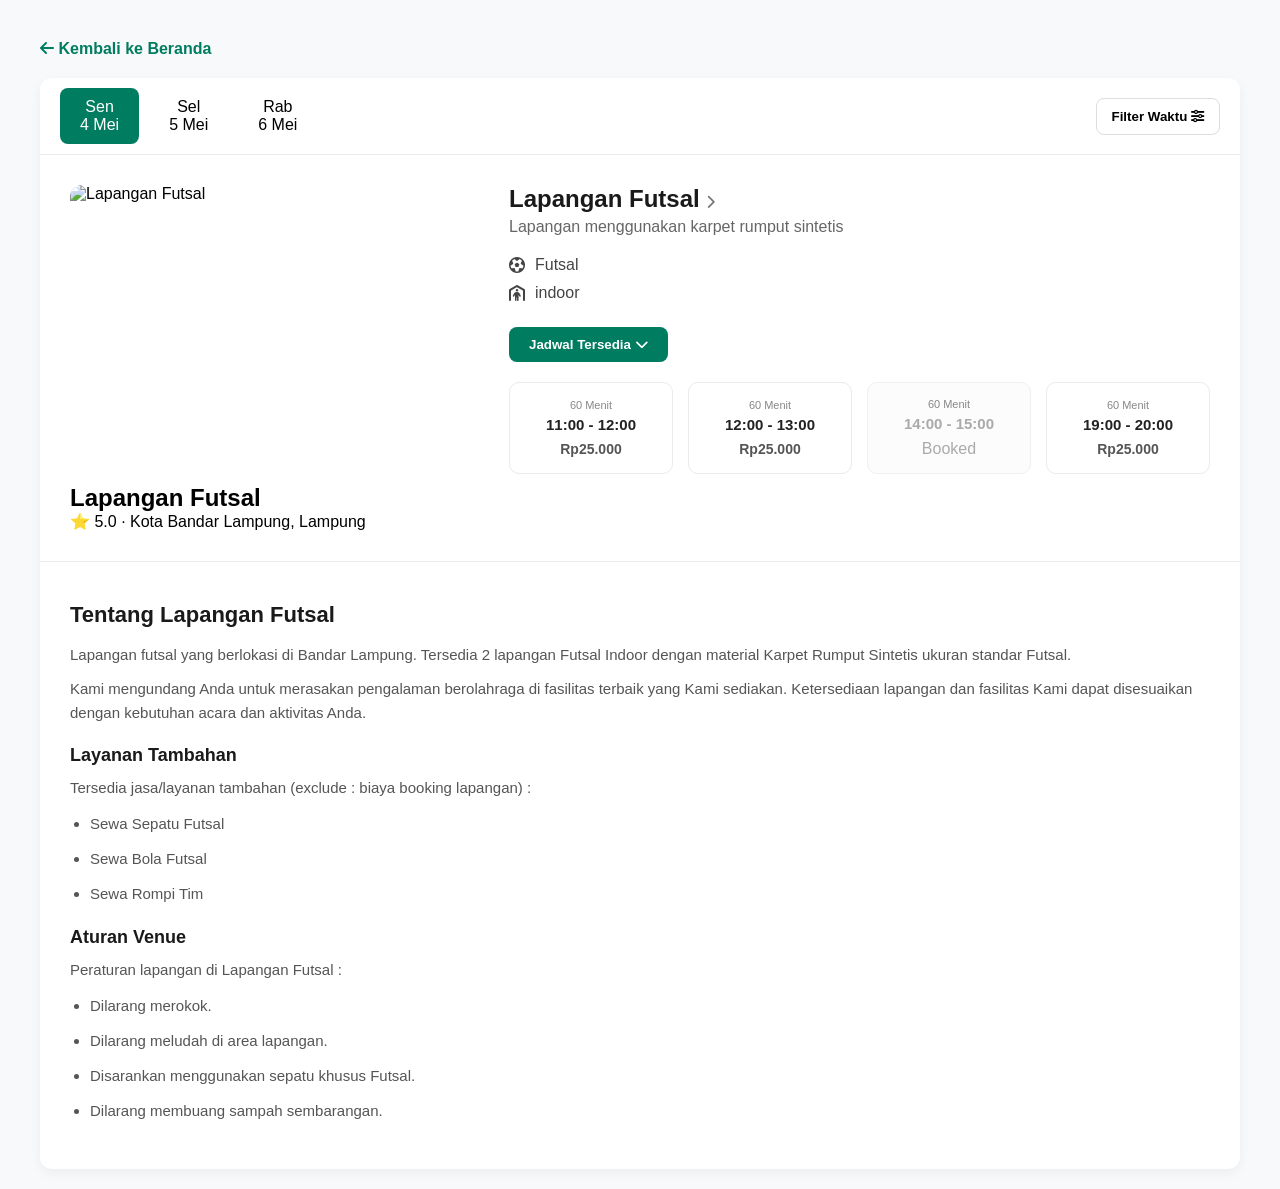
==== detail.html @ f43550a0 "detail lapangan dan book" ====
<!DOCTYPE html>
<html lang="id">
<head>
    <meta charset="UTF-8">
    <meta name="viewport" content="width=device-width, initial-scale=1.0">
    <title>Detail Lapangan</title>
    <link rel="stylesheet" href="detail.css">
    <link rel="stylesheet" href="https://cdnjs.cloudflare.com/ajax/libs/font-awesome/6.4.0/css/all.min.css">
</head>
<body>

    <div style="max-width: 1200px; margin: 20px auto;">
        <a href="index.html" style="text-decoration: none; color: #007c60; font-weight: bold;">
            <i class="fa-solid fa-arrow-left"></i> Kembali ke Beranda
        </a>
    </div>

    <div class="booking-container">
        <header class="top-nav">
            <div class="date-scroll">
                <div class="date-item active">
                    <span class="day">Sen</span>
                    <span class="date">4 Mei</span>
                </div>
                <div class="date-item">
                    <span class="day">Sel</span>
                    <span class="date">5 Mei</span>
                </div>
                <div class="date-item">
                    <span class="day">Rab</span>
                    <span class="date">6 Mei</span>
                </div>
            </div>
            <div class="filter-actions">
                <button class="filter-btn">Filter Waktu <i class="fa-solid fa-sliders"></i></button>
            </div>
        </header>

        <main class="main-content">
            <section class="image-section">
                <div class="image-wrapper">
                    <img src="https://encrypted-tbn0.gstatic.com/images?q=tbn:ANd9GcSzwzU3_KVkLO1n8bcG6APpPR1XpHDiPhqZ5A&s" alt="Lapangan Futsal">
                </div>
                <div class="card-body">
                    <h2>Lapangan Futsal</h2>
                    <p>⭐ 5.0 ·  Kota Bandar Lampung, Lampung</p>
                </div>
            </section>

            <section class="details-section">
                <div class="field-info">
                    <h1>Lapangan Futsal <i class="fa-solid fa-chevron-right" style="font-size: 14px; color: #777;"></i></h1>
                    <p class="subtitle">Lapangan menggunakan karpet rumput sintetis</p>
                    
                    <div class="tags">
                        <span><i class="fa-regular fa-futbol"></i> Futsal</span>
                        <span><i class="fa-solid fa-person-shelter"></i> indoor</span>
                    </div>
                </div>

                <div class="schedule-header">
                    <button class="availability-badge">
                        Jadwal Tersedia <i class="fa-solid fa-chevron-down"></i>
                    </button>
                </div>

                <div class="time-slots-grid">
                    <div class="slot-card">
                        <span class="duration">60 Menit</span>
                        <span class="time">11:00 - 12:00</span>
                        <span class="price">Rp25.000</span>
                    </div>
                    <div class="slot-card">
                        <span class="duration">60 Menit</span>
                        <span class="time">12:00 - 13:00</span>
                        <span class="price">Rp25.000</span>
                    </div>
                    <div class="slot-card booked">
                        <span class="duration">60 Menit</span>
                        <span class="time">14:00 - 15:00</span>
                        <span class="status">Booked</span>
                    </div>
                    <div class="slot-card">
                        <span class="duration">60 Menit</span>
                        <span class="time">19:00 - 20:00</span>
                        <span class="price">Rp25.000</span>
                    </div>
                </div>
            </section>
        </main>

        <section class="description-section">
            <h2>Tentang Lapangan Futsal</h2>
            <p>Lapangan futsal yang berlokasi di Bandar Lampung. Tersedia 2 lapangan Futsal Indoor dengan material Karpet Rumput Sintetis ukuran standar Futsal.</p>
            
            <p>Kami mengundang Anda untuk merasakan pengalaman berolahraga di fasilitas terbaik yang Kami sediakan. Ketersediaan lapangan dan fasilitas Kami dapat disesuaikan dengan kebutuhan acara dan aktivitas Anda.</p>

            <h3>Layanan Tambahan</h3>
            <p>Tersedia jasa/layanan tambahan (exclude : biaya booking lapangan) :</p>
            <ul>
                <li>Sewa Sepatu Futsal</li>
                <li>Sewa Bola Futsal</li>
                <li>Sewa Rompi Tim</li>
            </ul>
            <h3>Aturan Venue</h3>
            <p>Peraturan lapangan di Lapangan Futsal :</p>
            <ul>
                <li>Dilarang merokok.</li>
                <li>Dilarang meludah di area lapangan.</li>
                <li>Disarankan menggunakan sepatu khusus Futsal.</li>
                <li>Dilarang membuang sampah sembarangan.</li>
            </ul>
        </section>
    </div>

</body>
</html>
---- detail.css ----
* {
    margin: 0;
    padding: 0;
    box-sizing: border-box;
    font-family: 'Segoe UI', Tahoma, Geneva, Verdana, sans-serif;
}

body {
    background-color: #f8f9fa;
    padding: 20px;
}

.booking-container {
    max-width: 1200px;
    margin: 0 auto;
    background: #fff;
    border-radius: 12px;
    box-shadow: 0 4px 12px rgba(0,0,0,0.05);
    overflow: hidden;
}

.top-nav {
    display: flex;
    justify-content: space-between;
    align-items: center;
    border-bottom: 1px solid #eaeaea;
    padding: 10px 20px;
}

.date-scroll {
    display: flex;
    gap: 10px;
}

.date-item {
    display: flex;
    flex-direction: column;
    align-items: center;
    padding: 10px 20px;
    border-radius: 8px;
    cursor: pointer;
}

.date-item.active {
    background-color: #007c60;
    color: white;
}

.filter-actions {
    display: flex;
    gap: 10px;
}

.filter-btn {
    background: white;
    border: 1px solid #ddd;
    border-radius: 8px;
    padding: 10px 15px;
    cursor: pointer;
    font-weight: 600;
}

.main-content {
    display: flex;
    padding: 30px;
    gap: 40px;
}

.image-section { flex: 0 0 35%; }
.details-section { flex: 1; }

.image-wrapper {
    border-radius: 12px;
    overflow: hidden;
}

.image-wrapper img {
    width: 100%;
    height: auto;
    display: block;
    aspect-ratio: 4/3;
    object-fit: cover;
}

.field-info h1 { font-size: 24px; margin-bottom: 5px; color: #1a1a1a; }
.field-info .subtitle { color: #666; margin-bottom: 20px; }

.tags {
    display: flex;
    flex-direction: column;
    gap: 10px;
    margin-bottom: 25px;
    color: #444;
}

.tags span { display: flex; align-items: center; gap: 10px; }

.schedule-header { margin-bottom: 20px; }
.availability-badge {
    background-color: #007c60;
    color: white;
    border: none;
    padding: 10px 20px;
    border-radius: 8px;
    font-weight: bold;
    cursor: pointer;
}

.time-slots-grid {
    display: grid;
    grid-template-columns: repeat(4, 1fr);
    gap: 15px;
}

.slot-card {
    border: 1px solid #eaeaea;
    border-radius: 10px;
    padding: 15px;
    text-align: center;
    display: flex;
    flex-direction: column;
    justify-content: center;
    cursor: pointer;
    transition: 0.2s;
}

.slot-card:hover:not(.booked) {
    border-color: #005b48;
    box-shadow: 0 2px 8px rgba(0, 124, 96, 0.15);
}

.slot-card .duration { font-size: 11px; color: #888; margin-bottom: 5px; }
.slot-card .time { font-size: 15px; font-weight: 700; color: #222; margin-bottom: 8px; }
.slot-card .price { font-size: 14px; color: #555; font-weight: 600; }

.slot-card.booked {
    background-color: #fcfcfc;
    border-color: #f0f0f0;
    cursor: not-allowed;
}

.slot-card.booked .time, .slot-card.booked .status {
    color: #aaa;
}

.description-section {
    padding: 30px;
    border-top: 1px solid #eaeaea;
    max-width: 1200px;
    margin: 0 auto;
}

.description-section h2 {
    font-size: 22px;
    color: #1a1a1a;
    margin-bottom: 15px;
    margin-top: 10px;
}

.description-section h3 {
    font-size: 18px;
    color: #1a1a1a;
    margin-bottom: 10px;
    margin-top: 20px;
}

.description-section p {
    color: #555;
    line-height: 1.6;
    margin-bottom: 10px;
    font-size: 15px;
}

.description-section ul {
    margin-left: 20px;
    margin-bottom: 15px;
}

.description-section li {
    color: #555;
    line-height: 1.8;
    font-size: 15px;
    margin-bottom: 8px;
}
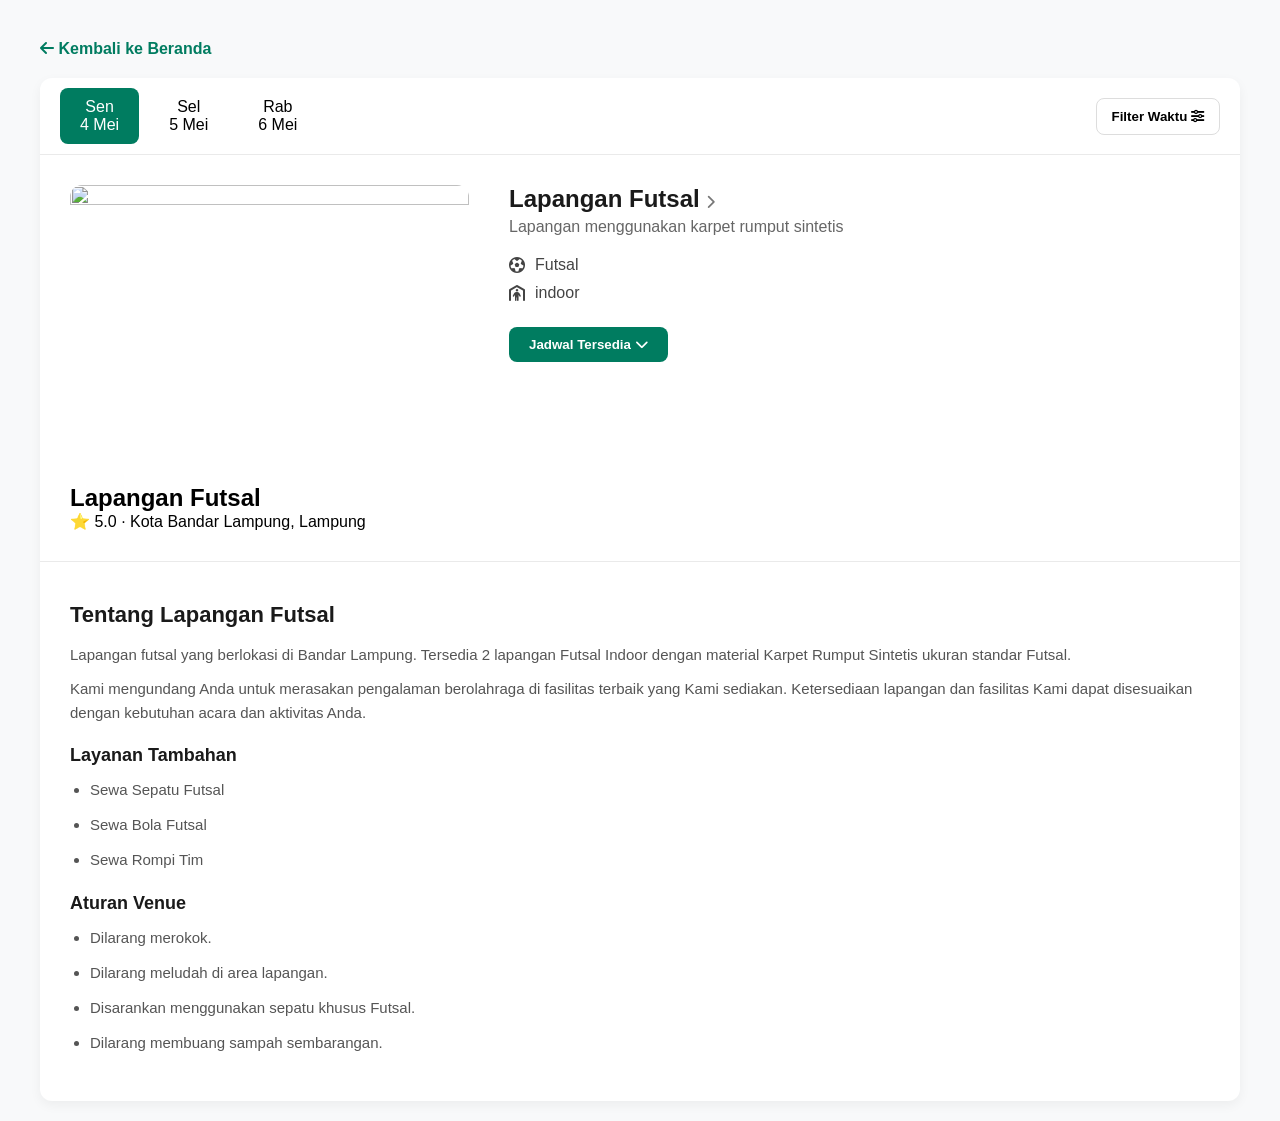
==== commit eb9b8a6d: "update" ====
--- a/detail.html
+++ b/detail.html
@@ -39,32 +39,28 @@
         <main class="main-content">
             <section class="image-section">
                 <div class="image-wrapper">
-                    <img src="https://encrypted-tbn0.gstatic.com/images?q=tbn:ANd9GcSzwzU3_KVkLO1n8bcG6APpPR1XpHDiPhqZ5A&s" alt="Lapangan Futsal">
+                    <img src="https://encrypted-tbn0.gstatic.com/images?q=tbn:ANd9GcSzwzU3_KVkLO1n8bcG6APpPR1XpHDiPhqZ5A&s">
                 </div>
                 <div class="card-body">
                     <h2>Lapangan Futsal</h2>
-                    <p>⭐ 5.0 ·  Kota Bandar Lampung, Lampung</p>
+                    <p>⭐ 5.0 · Kota Bandar Lampung, Lampung</p>
                 </div>
             </section>
-
             <section class="details-section">
                 <div class="field-info">
-                    <h1>Lapangan Futsal <i class="fa-solid fa-chevron-right" style="font-size: 14px; color: #777;"></i></h1>
+                    <h1>Lapangan Futsal <i class="fa-solid fa-chevron-right" style="font-size:14px;color:#777;"></i></h1>
                     <p class="subtitle">Lapangan menggunakan karpet rumput sintetis</p>
-                    
                     <div class="tags">
                         <span><i class="fa-regular fa-futbol"></i> Futsal</span>
                         <span><i class="fa-solid fa-person-shelter"></i> indoor</span>
                     </div>
                 </div>
-
                 <div class="schedule-header">
-                    <button class="availability-badge">
-                        Jadwal Tersedia <i class="fa-solid fa-chevron-down"></i>
+                    <button class="availability-badge" id="toggleSchedule">
+                        Jadwal Tersedia <i class="fa-solid fa-chevron-down" id="arrowIcon"></i>
                     </button>
                 </div>
-
-                <div class="time-slots-grid">
+                <div class="time-slots-grid" id="scheduleBox">
                     <div class="slot-card">
                         <span class="duration">60 Menit</span>
                         <span class="time">11:00 - 12:00</span>
@@ -88,22 +84,17 @@
                 </div>
             </section>
         </main>
-
         <section class="description-section">
             <h2>Tentang Lapangan Futsal</h2>
             <p>Lapangan futsal yang berlokasi di Bandar Lampung. Tersedia 2 lapangan Futsal Indoor dengan material Karpet Rumput Sintetis ukuran standar Futsal.</p>
-            
             <p>Kami mengundang Anda untuk merasakan pengalaman berolahraga di fasilitas terbaik yang Kami sediakan. Ketersediaan lapangan dan fasilitas Kami dapat disesuaikan dengan kebutuhan acara dan aktivitas Anda.</p>
-
             <h3>Layanan Tambahan</h3>
-            <p>Tersedia jasa/layanan tambahan (exclude : biaya booking lapangan) :</p>
             <ul>
                 <li>Sewa Sepatu Futsal</li>
                 <li>Sewa Bola Futsal</li>
                 <li>Sewa Rompi Tim</li>
             </ul>
             <h3>Aturan Venue</h3>
-            <p>Peraturan lapangan di Lapangan Futsal :</p>
             <ul>
                 <li>Dilarang merokok.</li>
                 <li>Dilarang meludah di area lapangan.</li>
@@ -113,5 +104,23 @@
         </section>
     </div>
 
+<script>
+const btn=document.getElementById("toggleSchedule");
+const box=document.getElementById("scheduleBox");
+const arrow=document.getElementById("arrowIcon");
+
+box.style.display="none";
+
+btn.addEventListener("click",()=>{
+if(box.style.display==="none"){
+box.style.display="grid";
+arrow.style.transform="rotate(180deg)";
+}else{
+box.style.display="none";
+arrow.style.transform="rotate(0deg)";
+}
+});
+</script>
+
 </body>
 </html>
